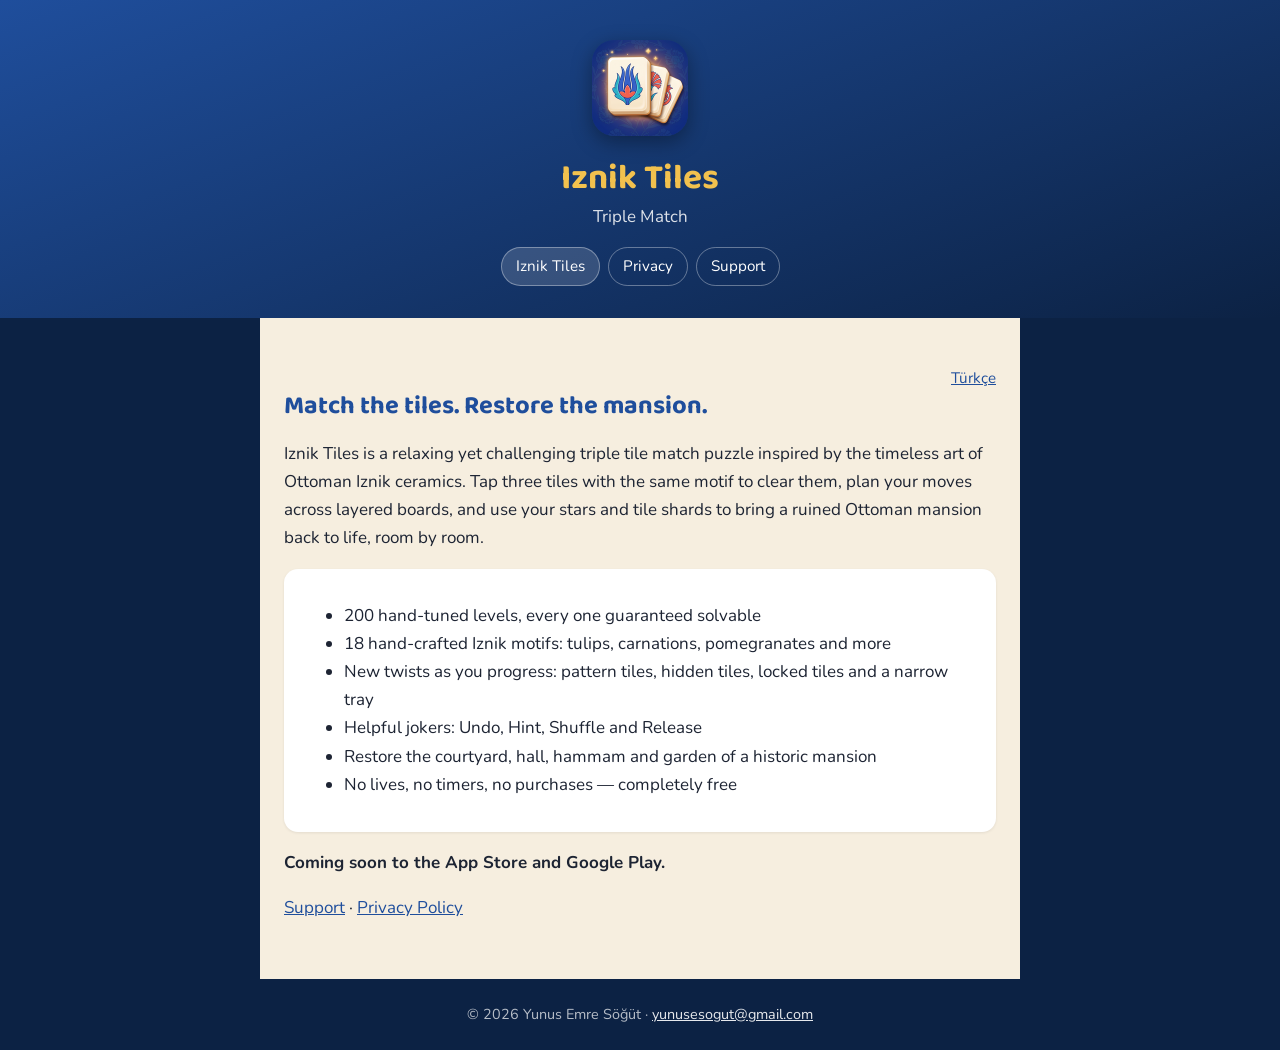
==== iznik-tiles/index.html @ da929e90 "Add Iznik Tiles site: landing, privacy policy, support (EN/TR) and app-ads.txt Co-Authored-By: Claud" ====
<!doctype html>
<html lang="en">
<head>
<meta charset="utf-8">
<meta name="viewport" content="width=device-width, initial-scale=1">
<title>Iznik Tiles: Triple Match</title>
<meta name="description" content="Iznik-themed triple tile match puzzle game.">
<link rel="icon" href="../assets/iznik-tiles-icon.png">
<link rel="preconnect" href="https://fonts.googleapis.com"><link rel="preconnect" href="https://fonts.gstatic.com" crossorigin><link href="https://fonts.googleapis.com/css2?family=Baloo+2:wght@700;800&family=Nunito:wght@400;700&display=swap" rel="stylesheet">
<link rel="stylesheet" href="../assets/style.css">
</head>
<body>
<header>
<img src="../assets/iznik-tiles-icon.png" alt="Iznik Tiles" width="96" height="96">
<h1>Iznik Tiles</h1>
<p>Triple Match</p>
<nav><a href="./" aria-current="page">Iznik Tiles</a><a href="privacy/">Privacy</a><a href="support/">Support</a></nav>
</header>
<main>
<p class="lang"><a href="tr.html">Türkçe</a></p>
<h2>Match the tiles. Restore the mansion.</h2>
<p>Iznik Tiles is a relaxing yet challenging triple tile match puzzle inspired by the timeless art of Ottoman Iznik ceramics. Tap three tiles with the same motif to clear them, plan your moves across layered boards, and use your stars and tile shards to bring a ruined Ottoman mansion back to life, room by room.</p>
<div class="card">
<ul>
<li>200 hand-tuned levels, every one guaranteed solvable</li>
<li>18 hand-crafted Iznik motifs: tulips, carnations, pomegranates and more</li>
<li>New twists as you progress: pattern tiles, hidden tiles, locked tiles and a narrow tray</li>
<li>Helpful jokers: Undo, Hint, Shuffle and Release</li>
<li>Restore the courtyard, hall, hammam and garden of a historic mansion</li>
<li>No lives, no timers, no purchases — completely free</li>
</ul>
</div>
<p><strong>Coming soon to the App Store and Google Play.</strong></p>
<p><a href="support/">Support</a> · <a href="privacy/">Privacy Policy</a></p>
</main>
<footer>© 2026 Yunus Emre Söğüt · <a href="mailto:yunusesogut@gmail.com">yunusesogut@gmail.com</a></footer>
</body>
</html>
---- assets/style.css ----
:root {
  --cobalt: #1f4e9c;
  --navy: #0c2244;
  --cream: #f6eedf;
  --gold: #f2c14e;
  --coral: #e2604f;
  --turquoise: #1fa3a8;
  --text: #1d2433;
  --muted: #5b6475;
}
* { box-sizing: border-box; }
body {
  margin: 0;
  background: var(--navy);
  color: var(--text);
  font: 17px/1.65 "Nunito", system-ui, -apple-system, "Segoe UI", sans-serif;
}
a { color: var(--cobalt); }
header {
  background: linear-gradient(160deg, var(--cobalt), var(--navy));
  color: #fff;
  text-align: center;
  padding: 40px 16px 32px;
}
header img { width: 96px; height: 96px; border-radius: 22px; box-shadow: 0 6px 20px rgba(0,0,0,.35); }
header h1 { font-family: "Baloo 2", sans-serif; font-size: 2.2rem; margin: 12px 0 0; color: var(--gold); line-height: 1.2; }
header p { margin: 4px 0 0; opacity: .85; }
nav { margin-top: 16px; display: flex; gap: 8px; justify-content: center; flex-wrap: wrap; }
nav a { color: #fff; text-decoration: none; padding: 6px 14px; border: 1px solid rgba(255,255,255,.35); border-radius: 999px; font-size: .95rem; }
nav a:hover, nav a[aria-current] { background: rgba(255,255,255,.15); }
main {
  max-width: 760px;
  margin: 0 auto;
  background: var(--cream);
  padding: 32px 24px 40px;
  min-height: 60vh;
}
h2 { font-family: "Baloo 2", sans-serif; color: var(--cobalt); margin: 1.6em 0 .3em; line-height: 1.25; }
h2:first-child { margin-top: 0; }
h3 { margin: 1.2em 0 .2em; }
.meta { color: var(--muted); font-size: .95rem; }
.lang { float: right; font-size: .95rem; }
.card { background: #fff; border-radius: 14px; padding: 16px 20px; margin: 14px 0; box-shadow: 0 1px 3px rgba(0,0,0,.08); }
.button { display: inline-block; background: var(--cobalt); color: #fff; text-decoration: none; padding: 10px 22px; border-radius: 12px; font-weight: 700; }
table { border-collapse: collapse; width: 100%; margin: 10px 0; font-size: .95rem; }
th, td { text-align: left; padding: 8px 10px; border-bottom: 1px solid #e3dccd; vertical-align: top; }
footer { text-align: center; color: rgba(255,255,255,.7); padding: 24px 16px; font-size: .9rem; }
footer a { color: rgba(255,255,255,.9); }
@media (max-width: 560px) {
  main { padding: 24px 16px 32px; }
  header h1 { font-size: 1.8rem; }
  table, thead, tbody, tr, th, td { display: block; }
  th { border-bottom: none; padding-bottom: 0; }
}
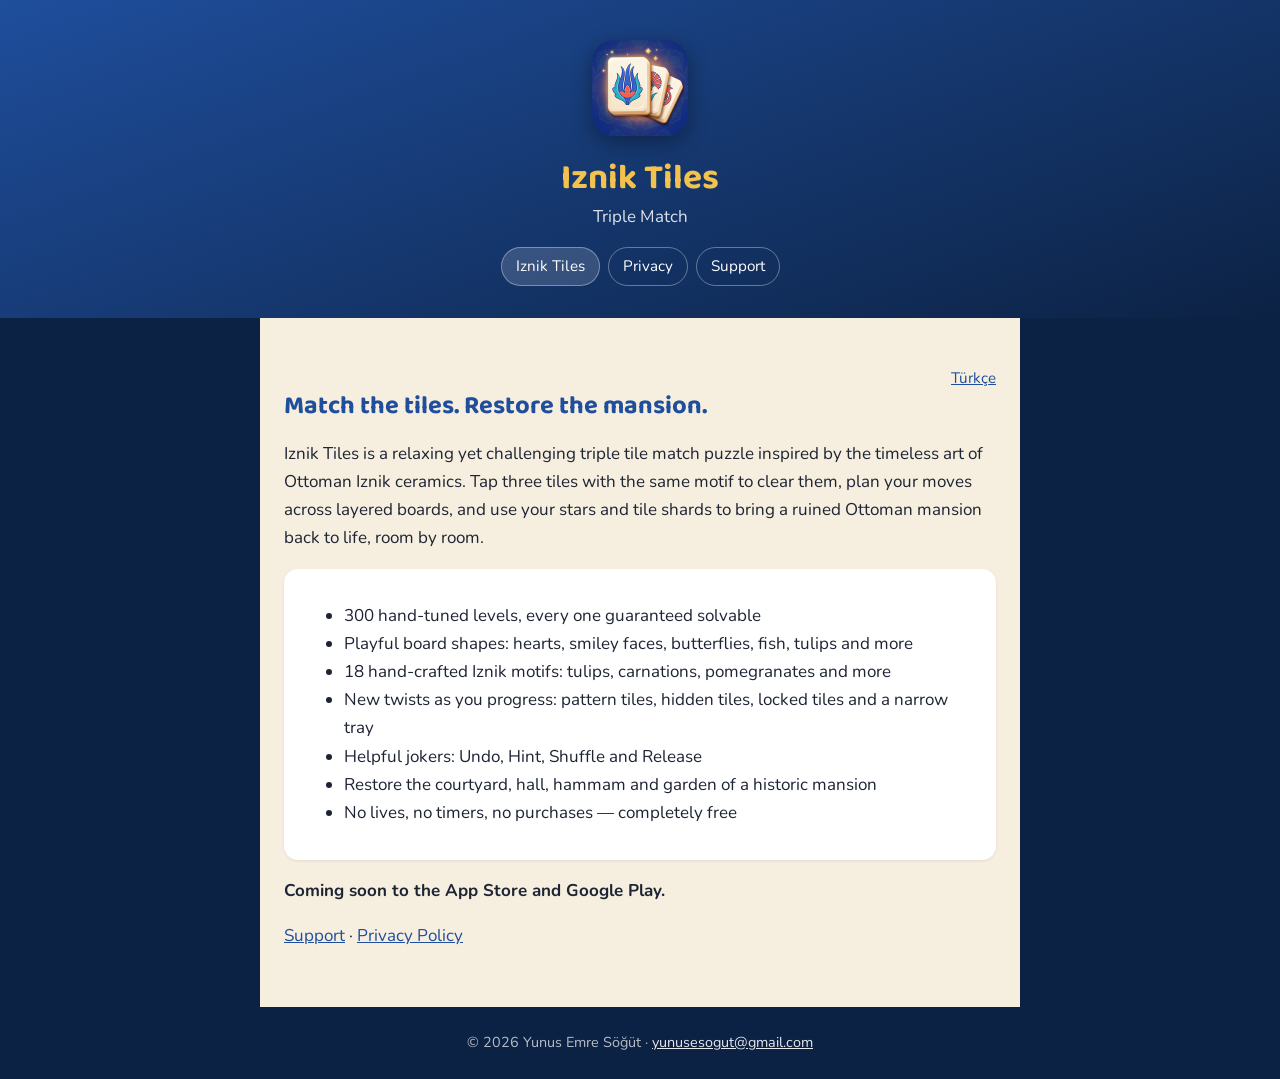
==== commit 5e00c658: "Mention 300 levels and shaped boards Co-Authored-By: Claude Opus 5.5 <noreply@anthropic.com>" ====
--- a/iznik-tiles/index.html
+++ b/iznik-tiles/index.html
@@ -22,7 +22,8 @@
 <p>Iznik Tiles is a relaxing yet challenging triple tile match puzzle inspired by the timeless art of Ottoman Iznik ceramics. Tap three tiles with the same motif to clear them, plan your moves across layered boards, and use your stars and tile shards to bring a ruined Ottoman mansion back to life, room by room.</p>
 <div class="card">
 <ul>
-<li>200 hand-tuned levels, every one guaranteed solvable</li>
+<li>300 hand-tuned levels, every one guaranteed solvable</li>
+<li>Playful board shapes: hearts, smiley faces, butterflies, fish, tulips and more</li>
 <li>18 hand-crafted Iznik motifs: tulips, carnations, pomegranates and more</li>
 <li>New twists as you progress: pattern tiles, hidden tiles, locked tiles and a narrow tray</li>
 <li>Helpful jokers: Undo, Hint, Shuffle and Release</li>
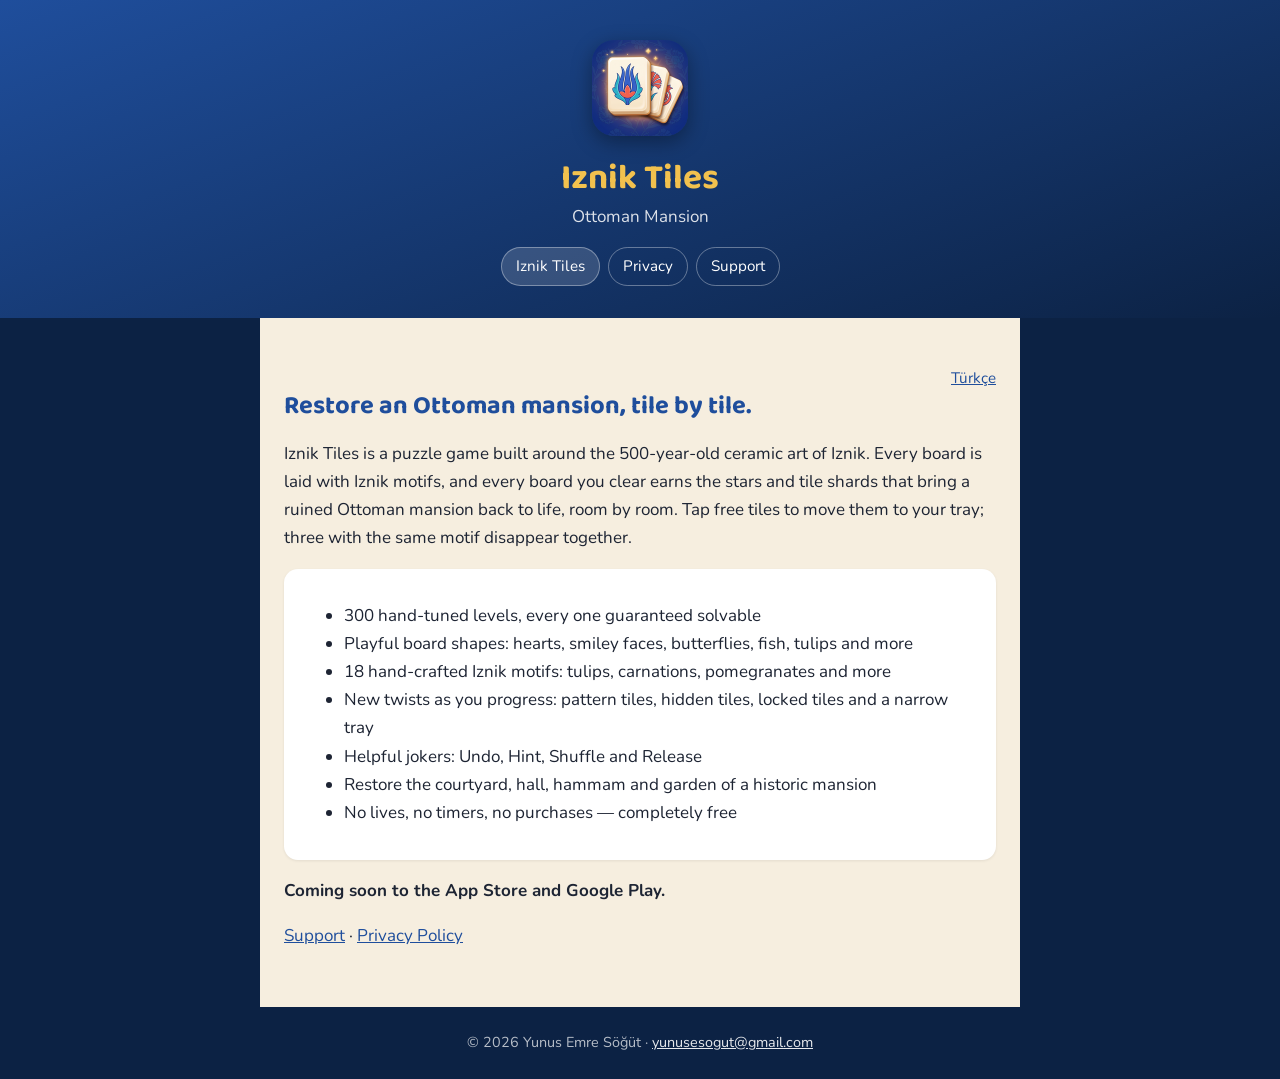
==== commit 414d0c01: "Rename Iznik Tiles to Ottoman Mansion and lead with the mansion Co-Authored-By: Claude Opus 5.5 <nor" ====
--- a/iznik-tiles/index.html
+++ b/iznik-tiles/index.html
@@ -3,8 +3,8 @@
 <head>
 <meta charset="utf-8">
 <meta name="viewport" content="width=device-width, initial-scale=1">
-<title>Iznik Tiles: Triple Match</title>
-<meta name="description" content="Iznik-themed triple tile match puzzle game.">
+<title>Iznik Tiles: Ottoman Mansion</title>
+<meta name="description" content="Restore a ruined Ottoman mansion with the art of Iznik ceramics.">
 <link rel="icon" href="../assets/iznik-tiles-icon.png">
 <link rel="preconnect" href="https://fonts.googleapis.com"><link rel="preconnect" href="https://fonts.gstatic.com" crossorigin><link href="https://fonts.googleapis.com/css2?family=Baloo+2:wght@700;800&family=Nunito:wght@400;700&display=swap" rel="stylesheet">
 <link rel="stylesheet" href="../assets/style.css">
@@ -13,13 +13,13 @@
 <header>
 <img src="../assets/iznik-tiles-icon.png" alt="Iznik Tiles" width="96" height="96">
 <h1>Iznik Tiles</h1>
-<p>Triple Match</p>
+<p>Ottoman Mansion</p>
 <nav><a href="./" aria-current="page">Iznik Tiles</a><a href="privacy/">Privacy</a><a href="support/">Support</a></nav>
 </header>
 <main>
 <p class="lang"><a href="tr.html">Türkçe</a></p>
-<h2>Match the tiles. Restore the mansion.</h2>
-<p>Iznik Tiles is a relaxing yet challenging triple tile match puzzle inspired by the timeless art of Ottoman Iznik ceramics. Tap three tiles with the same motif to clear them, plan your moves across layered boards, and use your stars and tile shards to bring a ruined Ottoman mansion back to life, room by room.</p>
+<h2>Restore an Ottoman mansion, tile by tile.</h2>
+<p>Iznik Tiles is a puzzle game built around the 500-year-old ceramic art of Iznik. Every board is laid with Iznik motifs, and every board you clear earns the stars and tile shards that bring a ruined Ottoman mansion back to life, room by room. Tap free tiles to move them to your tray; three with the same motif disappear together.</p>
 <div class="card">
 <ul>
 <li>300 hand-tuned levels, every one guaranteed solvable</li>
